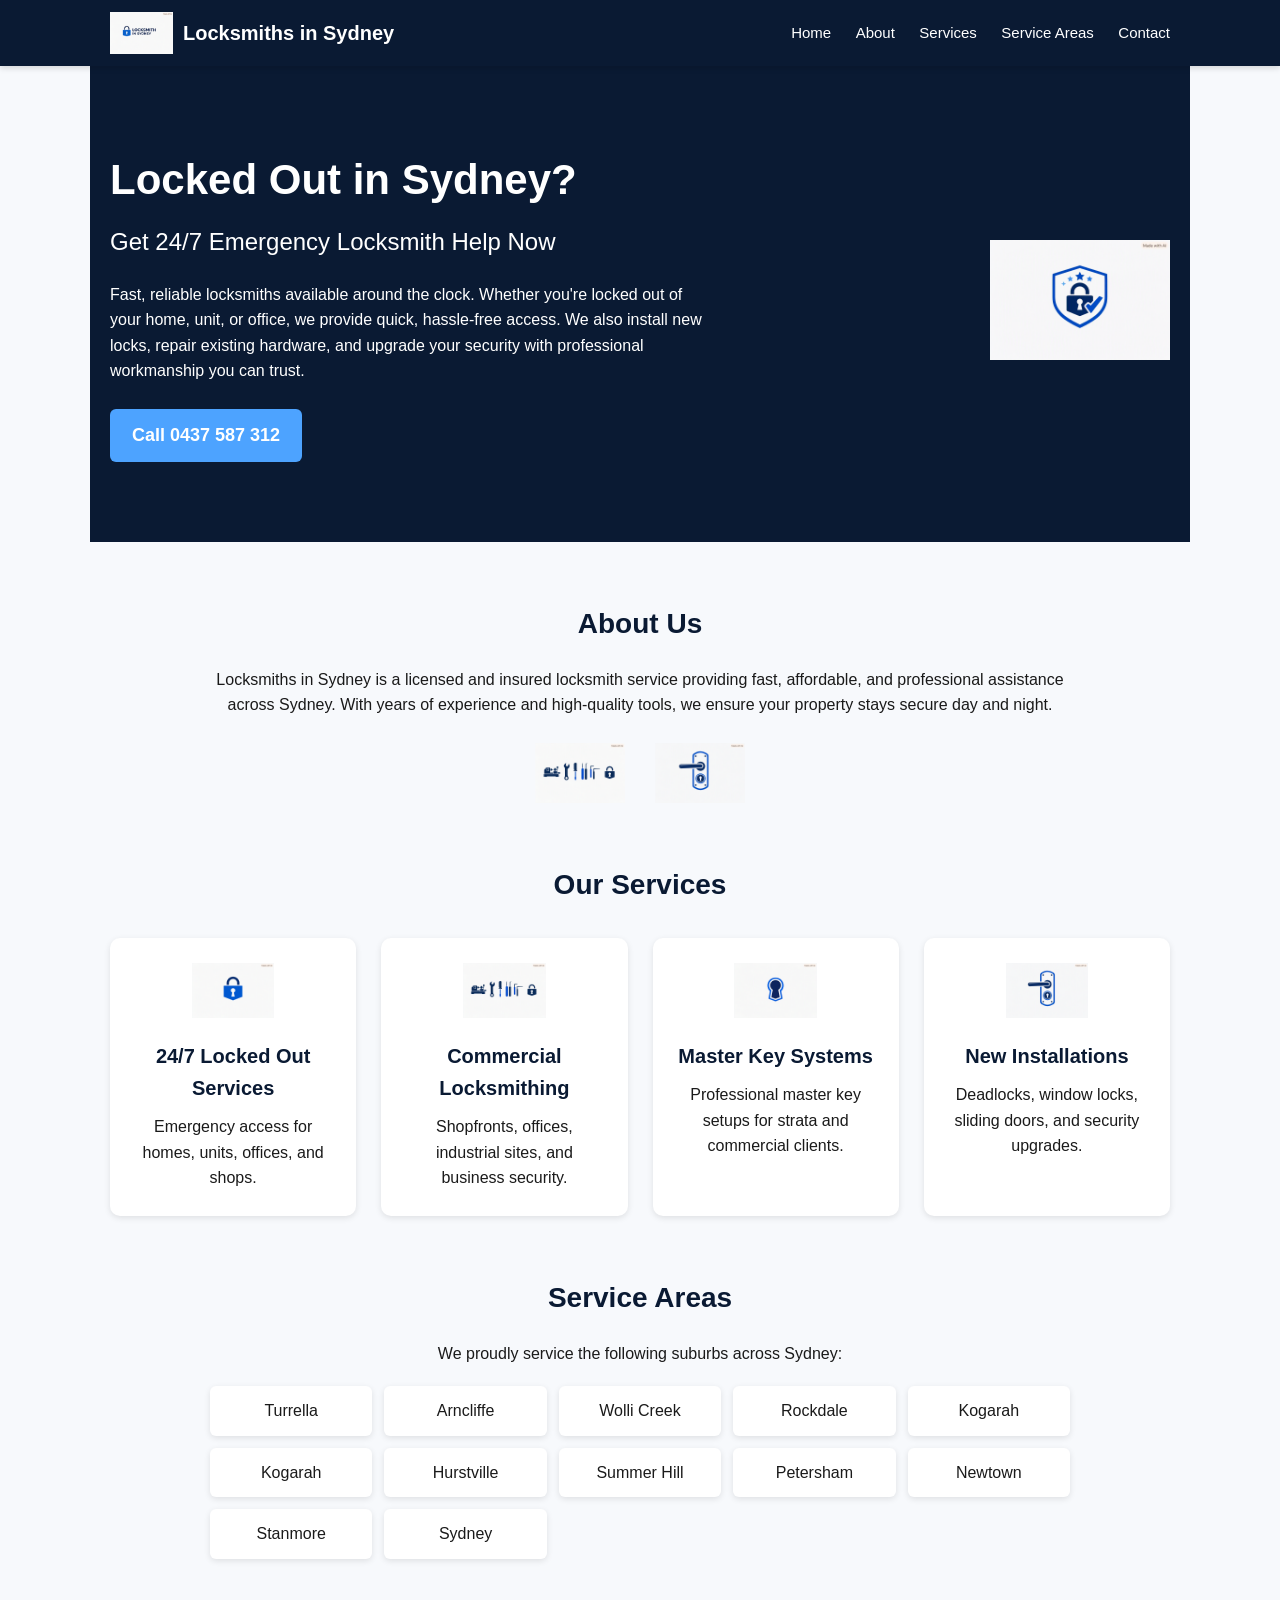
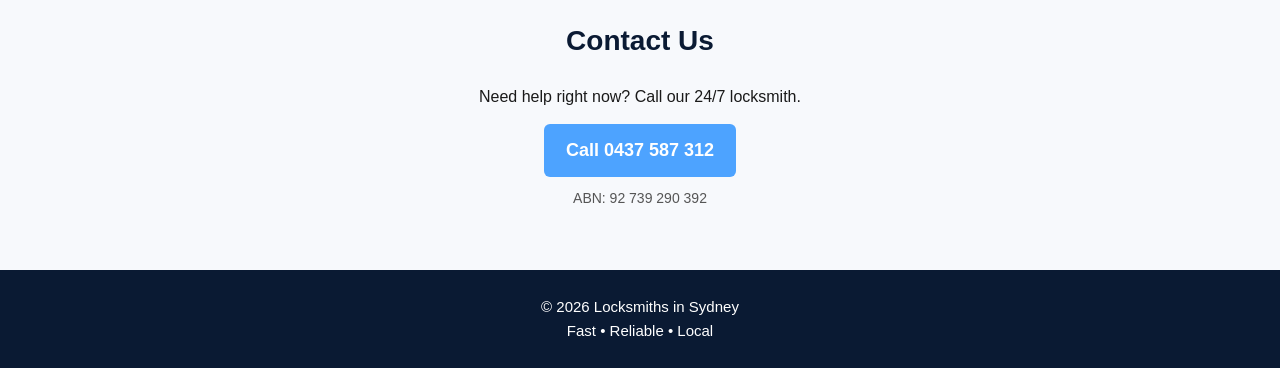
==== index.html @ b21e7acb "Fix stylesheet link path in index.html" ====
<!DOCTYPE html>
<html lang="en">
<head>
  <meta charset="UTF-8">
  <meta name="viewport" content="width=device-width, initial-scale=1.0">
  <title>Locksmiths in Sydney | 24/7 Emergency Locksmith</title>
  <link rel="stylesheet" href="assets/css/style.css">
</head>

<body>

<!-- HEADER (Sticky) -->
<header class="header">
  <div class="header-inner">
    <div class="logo">
      <img src="assets/icons/logo.png" alt="Locksmiths in Sydney Logo">
      <span>Locksmiths in Sydney</span>
    </div>

    <nav class="nav">
      <a href="#hero">Home</a>
      <a href="#about">About</a>
      <a href="#services">Services</a>
      <a href="#areas">Service Areas</a>
      <a href="#contact">Contact</a>
    </nav>
  </div>
</header>


<!-- HERO -->
<section id="hero" class="hero">
  <div class="hero-content">
    <h1>Locked Out in Sydney?</h1>
    <h2>Get 24/7 Emergency Locksmith Help Now</h2>

    <p>
      Fast, reliable locksmiths available around the clock. Whether you're locked out of your home, unit, or office, we provide quick, hassle‑free access. We also install new locks, repair existing hardware, and upgrade your security with professional workmanship you can trust.
    </p>

    <a href="tel:0437587312" class="cta-button">Call 0437 587 312</a>
  </div>

  <div class="hero-icon">
    <img src="assets/icons/security-badge.png" alt="Security Badge">
  </div>
</section>


<!-- ABOUT -->
<section id="about" class="about">
  <h3>About Us</h3>
  <p>
    Locksmiths in Sydney is a licensed and insured locksmith service providing fast, affordable, and professional assistance across Sydney. With years of experience and high‑quality tools, we ensure your property stays secure day and night.
  </p>

  <div class="about-icons">
    <img src="assets/icons/tool-silhouettes.png" alt="Tools">
    <img src="assets/icons/door-hardware.png" alt="Door Hardware">
  </div>
</section>


<!-- SERVICES -->
<section id="services" class="services">
  <h3>Our Services</h3>

  <div class="service-grid">

    <div class="service-card">
      <img src="assets/icons/lock-icon.png" alt="Lock Icon">
      <h4>24/7 Locked Out Services</h4>
      <p>Emergency access for homes, units, offices, and shops.</p>
    </div>

    <div class="service-card">
      <img src="assets/icons/tool-silhouettes.png" alt="Tools">
      <h4>Commercial Locksmithing</h4>
      <p>Shopfronts, offices, industrial sites, and business security.</p>
    </div>

    <div class="service-card">
      <img src="assets/icons/keyhole-icon.png" alt="Keyhole">
      <h4>Master Key Systems</h4>
      <p>Professional master key setups for strata and commercial clients.</p>
    </div>

    <div class="service-card">
      <img src="assets/icons/door-hardware.png" alt="Door Hardware">
      <h4>New Installations</h4>
      <p>Deadlocks, window locks, sliding doors, and security upgrades.</p>
    </div>

  </div>
</section>


<!-- SERVICE AREAS -->
<section id="areas" class="areas">
  <h3>Service Areas</h3>
  <p>We proudly service the following suburbs across Sydney:</p>

  <ul class="suburb-grid">
    <li>Turrella</li>
    <li>Arncliffe</li>
    <li>Wolli Creek</li>
    <li>Rockdale</li>
    <li>Kogarah</li>
    <li>Kogarah</li>
    <li>Hurstville</li>
    <li>Summer Hill</li>
    <li>Petersham</li>
    <li>Newtown</li>
    <li>Stanmore</li>
    <li>Sydney</li>
  </ul>
</section>


<!-- CONTACT -->
<section id="contact" class="contact">
  <h3>Contact Us</h3>
  <p>Need help right now? Call our 24/7 locksmith.</p>

  <a href="tel:0437587312" class="cta-button">Call 0437 587 312</a>

  <p class="abn">ABN: 92 739 290 392</p>
</section>


<!-- FOOTER -->
<footer class="footer">
  <p>© 2026 Locksmiths in Sydney</p>
  <p>Fast • Reliable • Local</p>
</footer>

</body>
</html>
---- assets/css/style.css ----
/* ------------------------------
   GLOBAL RESET & BASE STYLES
--------------------------------*/
* {
  margin: 0;
  padding: 0;
  box-sizing: border-box;
}

body {
  font-family: Arial, sans-serif;
  background: #f7f9fc;
  color: #1a1a1a;
  line-height: 1.6;
}

/* ------------------------------
   HEADER (Sticky)
--------------------------------*/
.header {
  position: sticky;
  top: 0;
  background: #0a1a33;
  padding: 12px 0;
  z-index: 999;
  box-shadow: 0 2px 6px rgba(0,0,0,0.15);
}

.header-inner {
  max-width: 1100px;
  margin: auto;
  display: flex;
  align-items: center;
  justify-content: space-between;
  padding: 0 20px;
}

.logo {
  display: flex;
  align-items: center;
  gap: 10px;
}

.logo img {
  height: 42px;
}

.logo span {
  color: #fff;
  font-size: 20px;
  font-weight: bold;
}

.nav a {
  color: #fff;
  margin-left: 20px;
  text-decoration: none;
  font-size: 15px;
  transition: 0.2s;
}

.nav a:hover {
  color: #4da3ff;
}

/* ------------------------------
   HERO SECTION
--------------------------------*/
.hero {
  background: #0a1a33;
  color: #fff;
  padding: 80px 20px;
  display: flex;
  align-items: center;
  justify-content: space-between;
  max-width: 1100px;
  margin: auto;
  gap: 40px;
}

.hero-content {
  max-width: 600px;
}

.hero h1 {
  font-size: 42px;
  margin-bottom: 10px;
}

.hero h2 {
  font-size: 24px;
  margin-bottom: 20px;
  font-weight: normal;
}

.hero p {
  margin-bottom: 25px;
  font-size: 16px;
}

.cta-button {
  display: inline-block;
  background: #4da3ff;
  color: #fff;
  padding: 12px 22px;
  border-radius: 6px;
  text-decoration: none;
  font-size: 18px;
  font-weight: bold;
  transition: 0.2s;
}

.cta-button:hover {
  background: #1e7cd8;
}

.hero-icon img {
  height: 120px;
}

/* ------------------------------
   SECTION HEADERS
--------------------------------*/
section h3 {
  font-size: 28px;
  margin-bottom: 20px;
  text-align: center;
  color: #0a1a33;
}

/* ------------------------------
   ABOUT SECTION
--------------------------------*/
.about {
  max-width: 900px;
  margin: 60px auto;
  padding: 0 20px;
  text-align: center;
}

.about p {
  margin-bottom: 25px;
}

.about-icons {
  display: flex;
  justify-content: center;
  gap: 30px;
}

.about-icons img {
  height: 60px;
}

/* ------------------------------
   SERVICES SECTION
--------------------------------*/
.services {
  max-width: 1100px;
  margin: 60px auto;
  padding: 0 20px;
}

.service-grid {
  display: grid;
  grid-template-columns: repeat(auto-fit, minmax(240px, 1fr));
  gap: 25px;
  margin-top: 30px;
}

.service-card {
  background: #fff;
  padding: 25px;
  border-radius: 10px;
  text-align: center;
  box-shadow: 0 2px 6px rgba(0,0,0,0.1);
  transition: 0.2s;
}

.service-card:hover {
  transform: translateY(-4px);
}

.service-card img {
  height: 55px;
  margin-bottom: 15px;
}

.service-card h4 {
  font-size: 20px;
  margin-bottom: 10px;
  color: #0a1a33;
}

/* ------------------------------
   SERVICE AREAS
--------------------------------*/
.areas {
  max-width: 900px;
  margin: 60px auto;
  padding: 0 20px;
  text-align: center;
}

.suburb-grid {
  list-style: none;
  margin-top: 20px;
  display: grid;
  grid-template-columns: repeat(auto-fit, minmax(140px, 1fr));
  gap: 12px;
}

.suburb-grid li {
  background: #fff;
  padding: 12px;
  border-radius: 6px;
  box-shadow: 0 2px 6px rgba(0,0,0,0.1);
}

/* ------------------------------
   CONTACT SECTION
--------------------------------*/
.contact {
  max-width: 900px;
  margin: 60px auto;
  padding: 0 20px;
  text-align: center;
}

.contact p {
  margin-bottom: 15px;
}

.abn {
  margin-top: 10px;
  font-size: 14px;
  color: #555;
}

/* ------------------------------
   FOOTER
--------------------------------*/
.footer {
  background: #0a1a33;
  color: #fff;
  text-align: center;
  padding: 25px 0;
  margin-top: 60px;
  font-size: 15px;
}

/* ------------------------------
   MOBILE RESPONSIVE
--------------------------------*/
@media (max-width: 768px) {

  .header-inner {
    flex-direction: column;
    gap: 10px;
  }

  .nav a {
    margin: 0 10px;
  }

  .hero {
    flex-direction: column;
    text-align: center;
  }

  .hero-icon img {
    margin-top: 20px;
  }
}
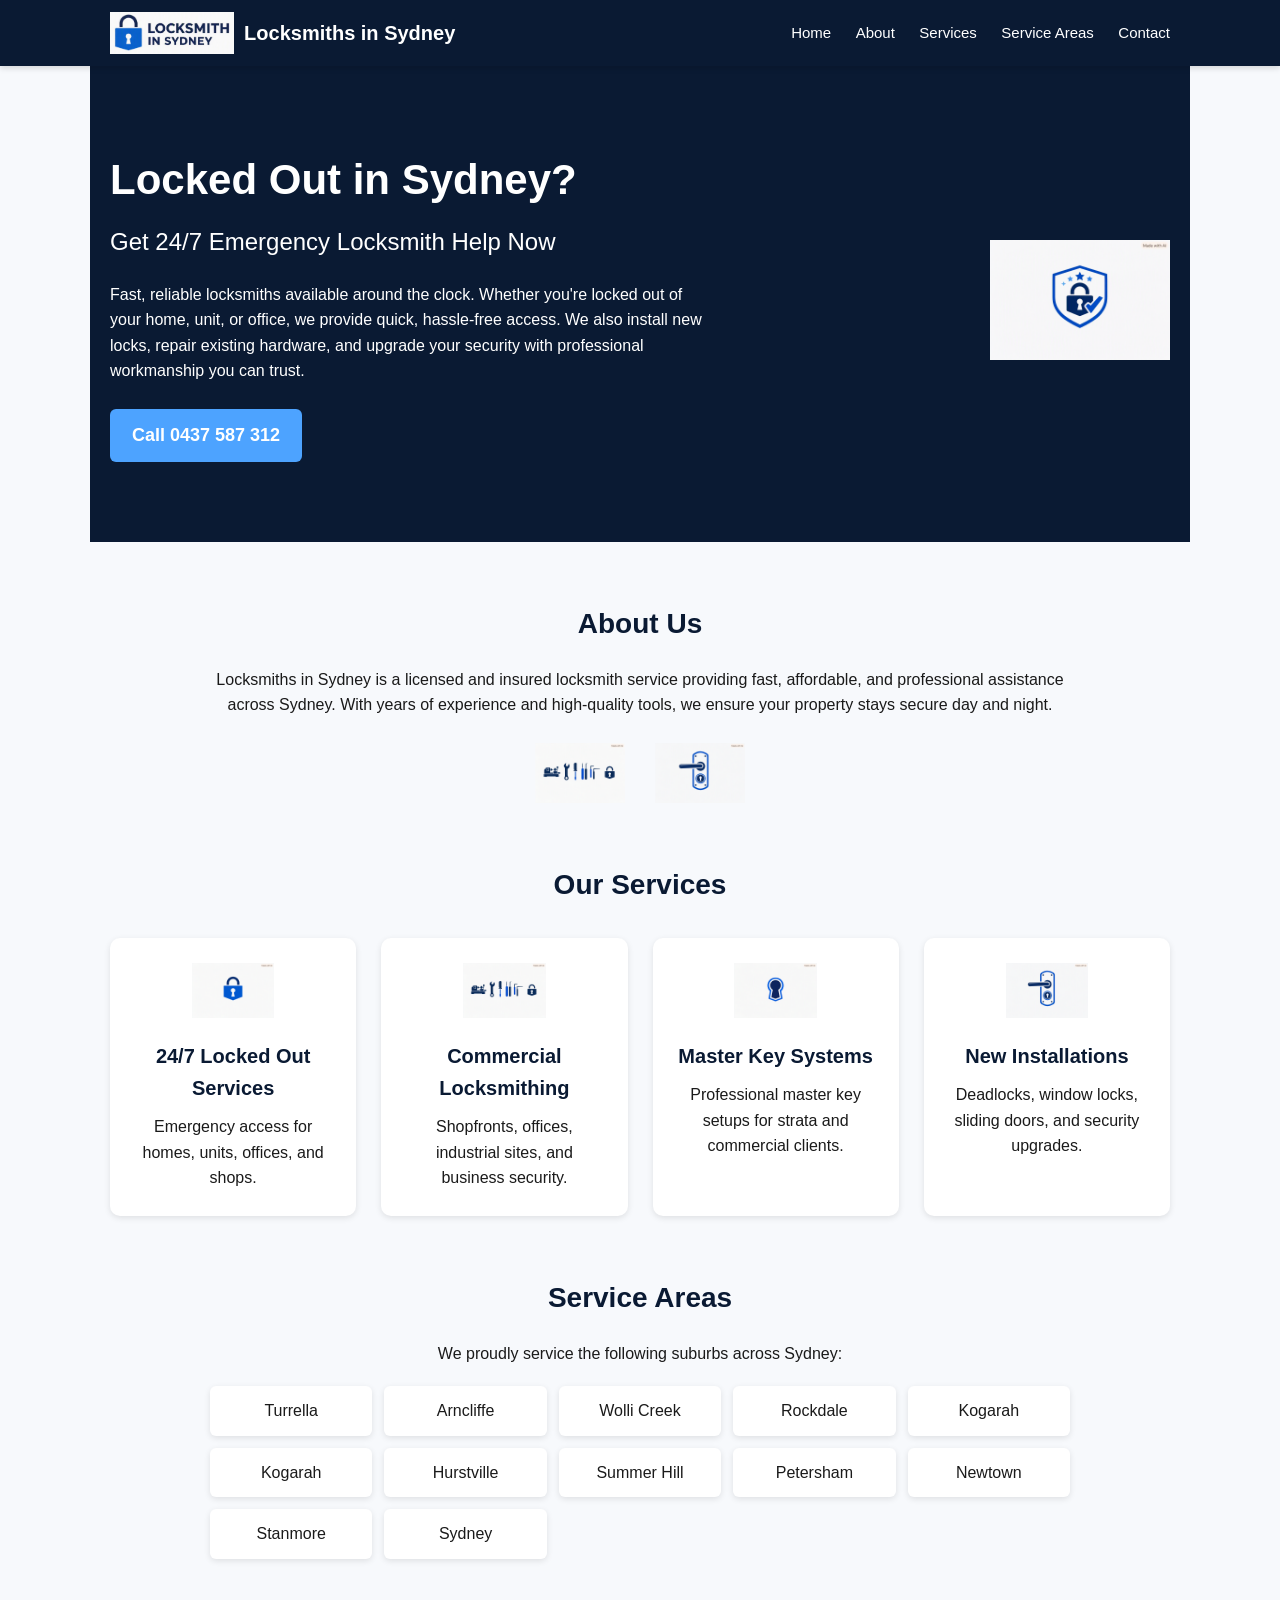
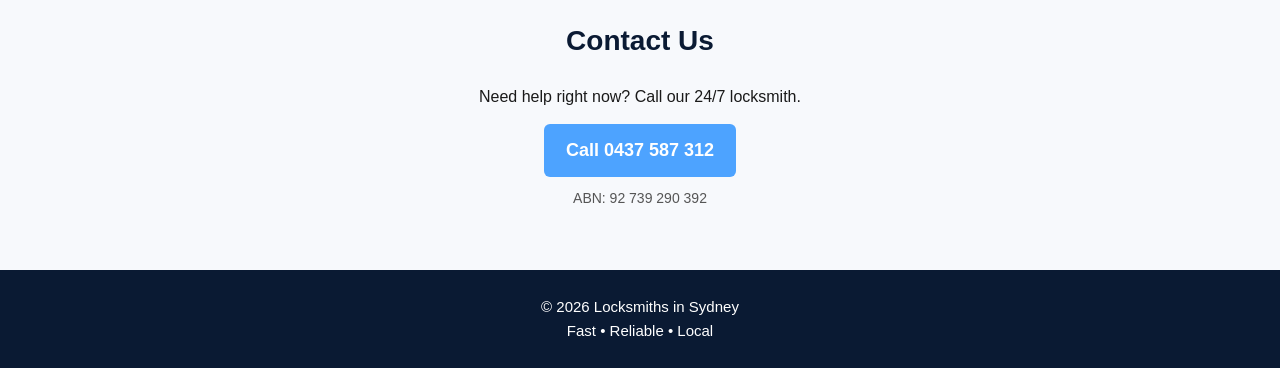
==== commit 2481ff08: "Change logo image format from PNG to JPG" ====
--- a/index.html
+++ b/index.html
@@ -13,7 +13,7 @@
 <header class="header">
   <div class="header-inner">
     <div class="logo">
-      <img src="assets/icons/logo.png" alt="Locksmiths in Sydney Logo">
+      <img src="assets/icons/logo.jpg" alt="Locksmiths in Sydney Logo">
       <span>Locksmiths in Sydney</span>
     </div>
 
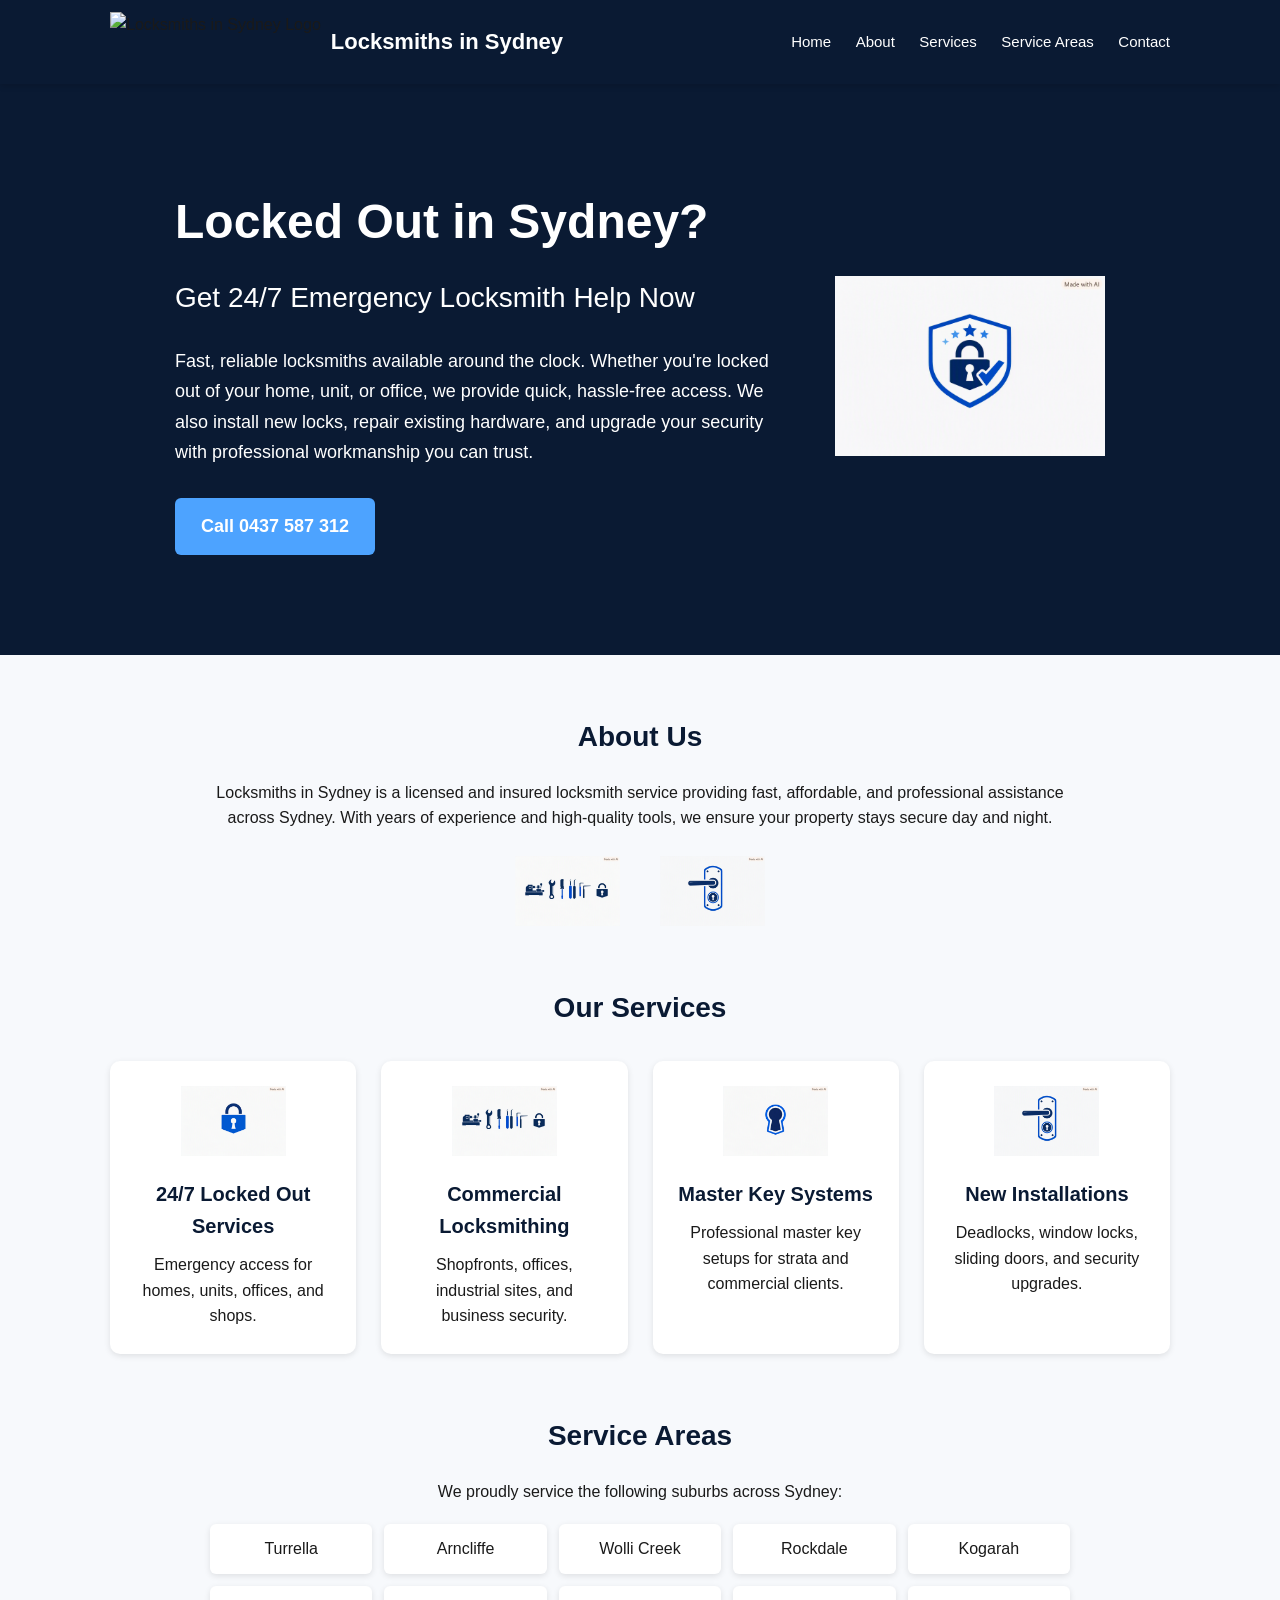
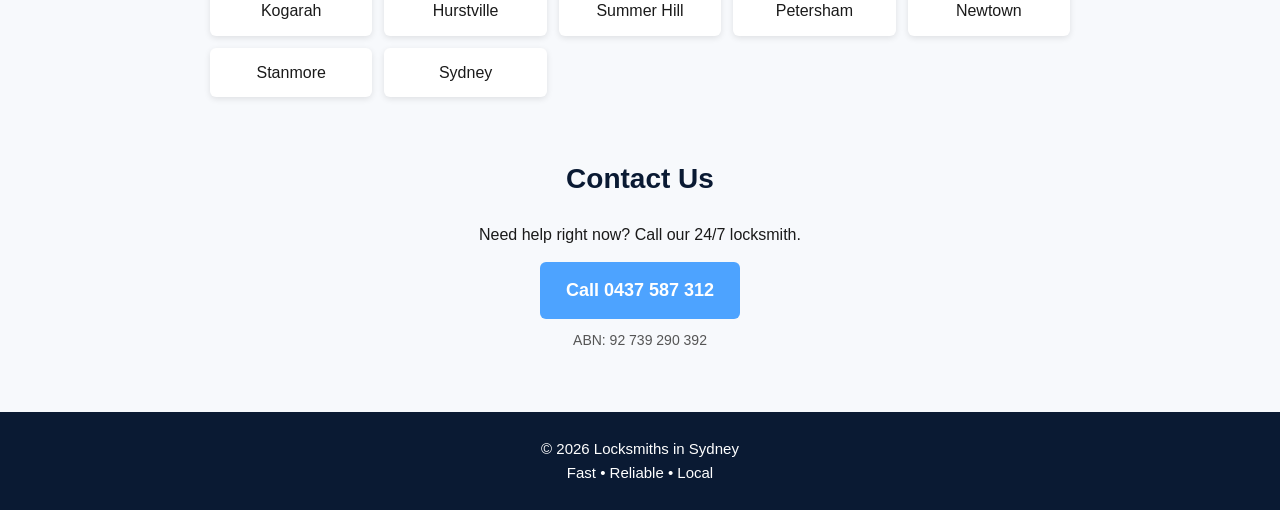
==== commit dc300ae3: "Update logo image source in index.html" ====
--- a/index.html
+++ b/index.html
@@ -13,7 +13,7 @@
 <header class="header">
   <div class="header-inner">
     <div class="logo">
-      <img src="assets/icons/logo.jpg" alt="Locksmiths in Sydney Logo">
+      <img src="assets/icons/logo2.jpg" alt="Locksmiths in Sydney Logo">
       <span>Locksmiths in Sydney</span>
     </div>
 
--- a/assets/css/style.css
+++ b/assets/css/style.css
@@ -20,7 +20,7 @@
 .header {
   position: sticky;
   top: 0;
-  background: #0a1a33;
+  background: #0a1a33; /* unified navy */
   padding: 12px 0;
   z-index: 999;
   box-shadow: 0 2px 6px rgba(0,0,0,0.15);
@@ -42,12 +42,12 @@
 }
 
 .logo img {
-  height: 42px;
+  height: 60px; /* larger logo */
 }
 
 .logo span {
   color: #fff;
-  font-size: 20px;
+  font-size: 22px;
   font-weight: bold;
 }
 
@@ -64,18 +64,18 @@
 }
 
 /* ------------------------------
-   HERO SECTION
+   HERO SECTION (Improved Centering)
 --------------------------------*/
 .hero {
   background: #0a1a33;
   color: #fff;
-  padding: 80px 20px;
+  padding: 100px 20px;
   display: flex;
   align-items: center;
-  justify-content: space-between;
-  max-width: 1100px;
-  margin: auto;
-  gap: 40px;
+  justify-content: center;
+  gap: 60px;
+  width: 100%;
+  text-align: left;
 }
 
 .hero-content {
@@ -83,26 +83,27 @@
 }
 
 .hero h1 {
-  font-size: 42px;
-  margin-bottom: 10px;
+  font-size: 48px;
+  margin-bottom: 15px;
 }
 
 .hero h2 {
-  font-size: 24px;
-  margin-bottom: 20px;
+  font-size: 28px;
+  margin-bottom: 25px;
   font-weight: normal;
 }
 
 .hero p {
-  margin-bottom: 25px;
-  font-size: 16px;
+  margin-bottom: 30px;
+  font-size: 18px;
+  line-height: 1.7;
 }
 
 .cta-button {
   display: inline-block;
   background: #4da3ff;
   color: #fff;
-  padding: 12px 22px;
+  padding: 14px 26px;
   border-radius: 6px;
   text-decoration: none;
   font-size: 18px;
@@ -115,7 +116,7 @@
 }
 
 .hero-icon img {
-  height: 120px;
+  height: 180px;
 }
 
 /* ------------------------------
@@ -145,11 +146,11 @@
 .about-icons {
   display: flex;
   justify-content: center;
-  gap: 30px;
+  gap: 40px;
 }
 
 .about-icons img {
-  height: 60px;
+  height: 70px;
 }
 
 /* ------------------------------
@@ -182,7 +183,7 @@
 }
 
 .service-card img {
-  height: 55px;
+  height: 70px;
   margin-bottom: 15px;
 }
 
@@ -250,10 +251,16 @@
 }
 
 /* ------------------------------
+   ANCHOR OFFSET FIX
+--------------------------------*/
+:target {
+  scroll-margin-top: 90px; /* offset for sticky header */
+}
+
+/* ------------------------------
    MOBILE RESPONSIVE
 --------------------------------*/
 @media (max-width: 768px) {
-
   .header-inner {
     flex-direction: column;
     gap: 10px;
@@ -266,9 +273,10 @@
   .hero {
     flex-direction: column;
     text-align: center;
+    padding: 80px 20px;
   }
 
   .hero-icon img {
-    margin-top: 20px;
-  }
-}
+    margin-top: 30px;
+  }
+}
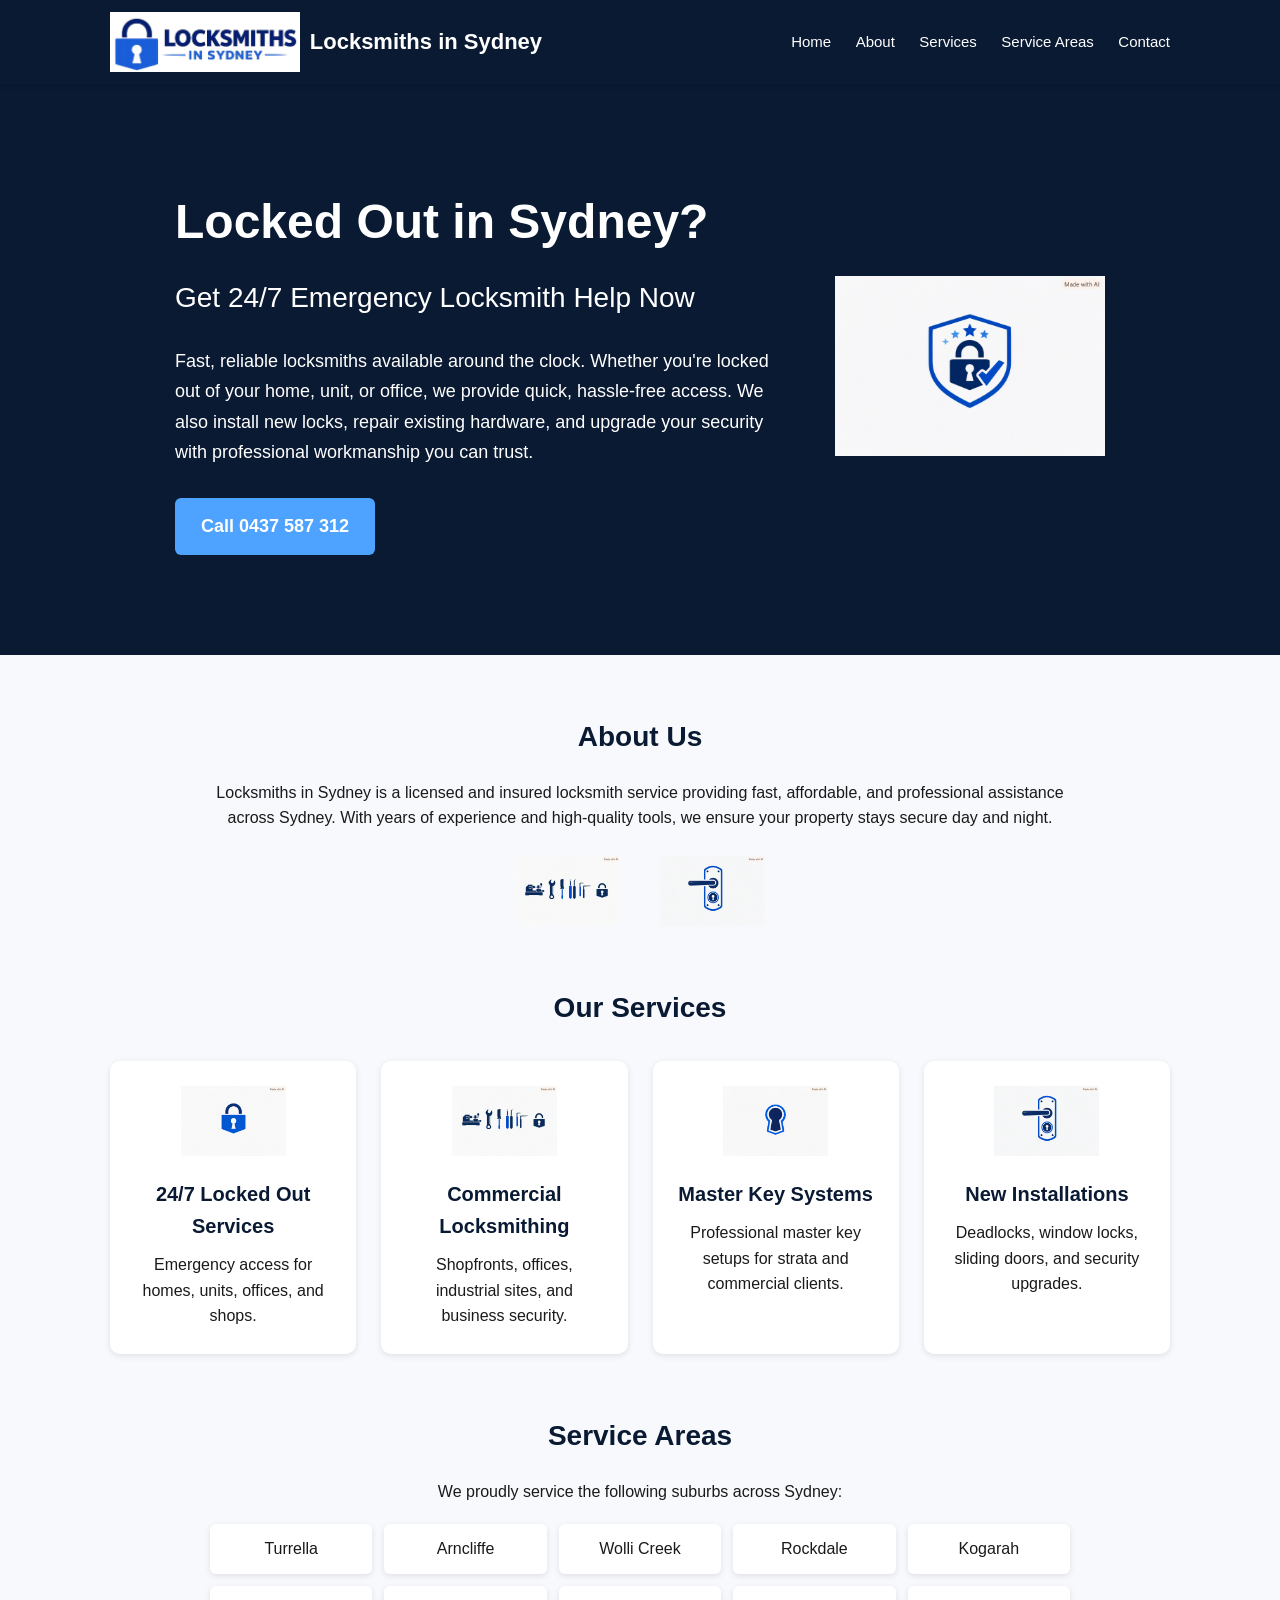
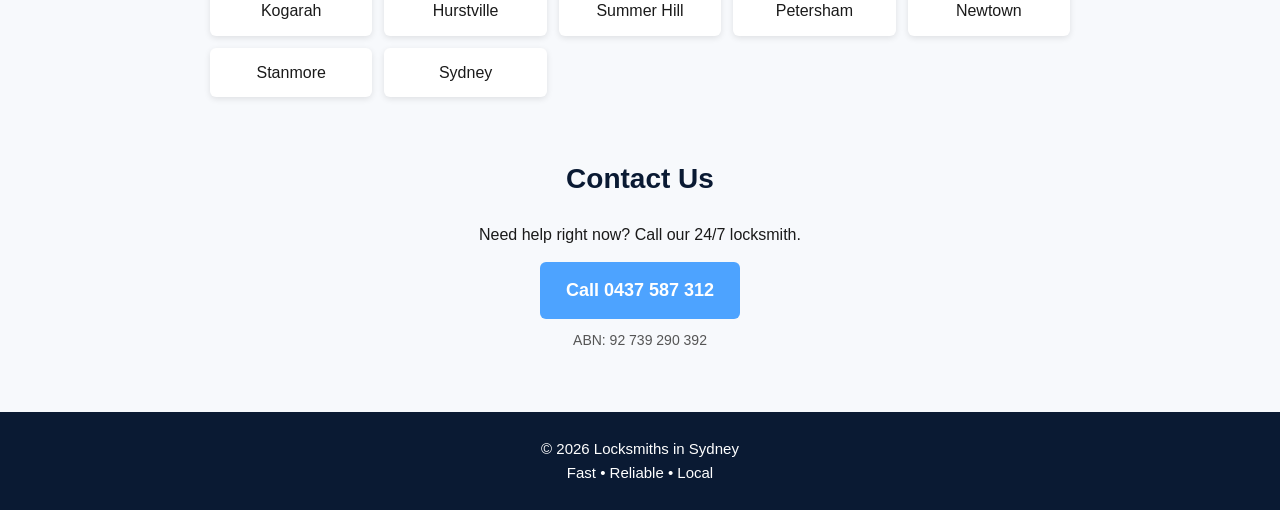
==== commit b789dffc: "Update Service Areas link to point to new page" ====
--- a/index.html
+++ b/index.html
@@ -21,7 +21,7 @@
       <a href="#hero">Home</a>
       <a href="#about">About</a>
       <a href="#services">Services</a>
-      <a href="#areas">Service Areas</a>
+      <a href="service-areas.html">Service Areas</a>
       <a href="#contact">Contact</a>
     </nav>
   </div>
--- a/assets/css/style.css
+++ b/assets/css/style.css
@@ -26,6 +26,24 @@
   box-shadow: 0 2px 6px rgba(0,0,0,0.15);
 }
 
+/* Mobile sticky correction */
+@media (max-width: 768px) {
+  .header {
+    position: sticky;
+    top: 0;
+    margin: 0;
+    padding-top: 0;
+    padding-bottom: 0;
+  }
+
+  /* iPhone safe-area fix */
+  @supports (padding-top: env(safe-area-inset-top)) {
+    .header {
+      padding-top: env(safe-area-inset-top);
+    }
+  }
+}
+
 .header-inner {
   max-width: 1100px;
   margin: auto;
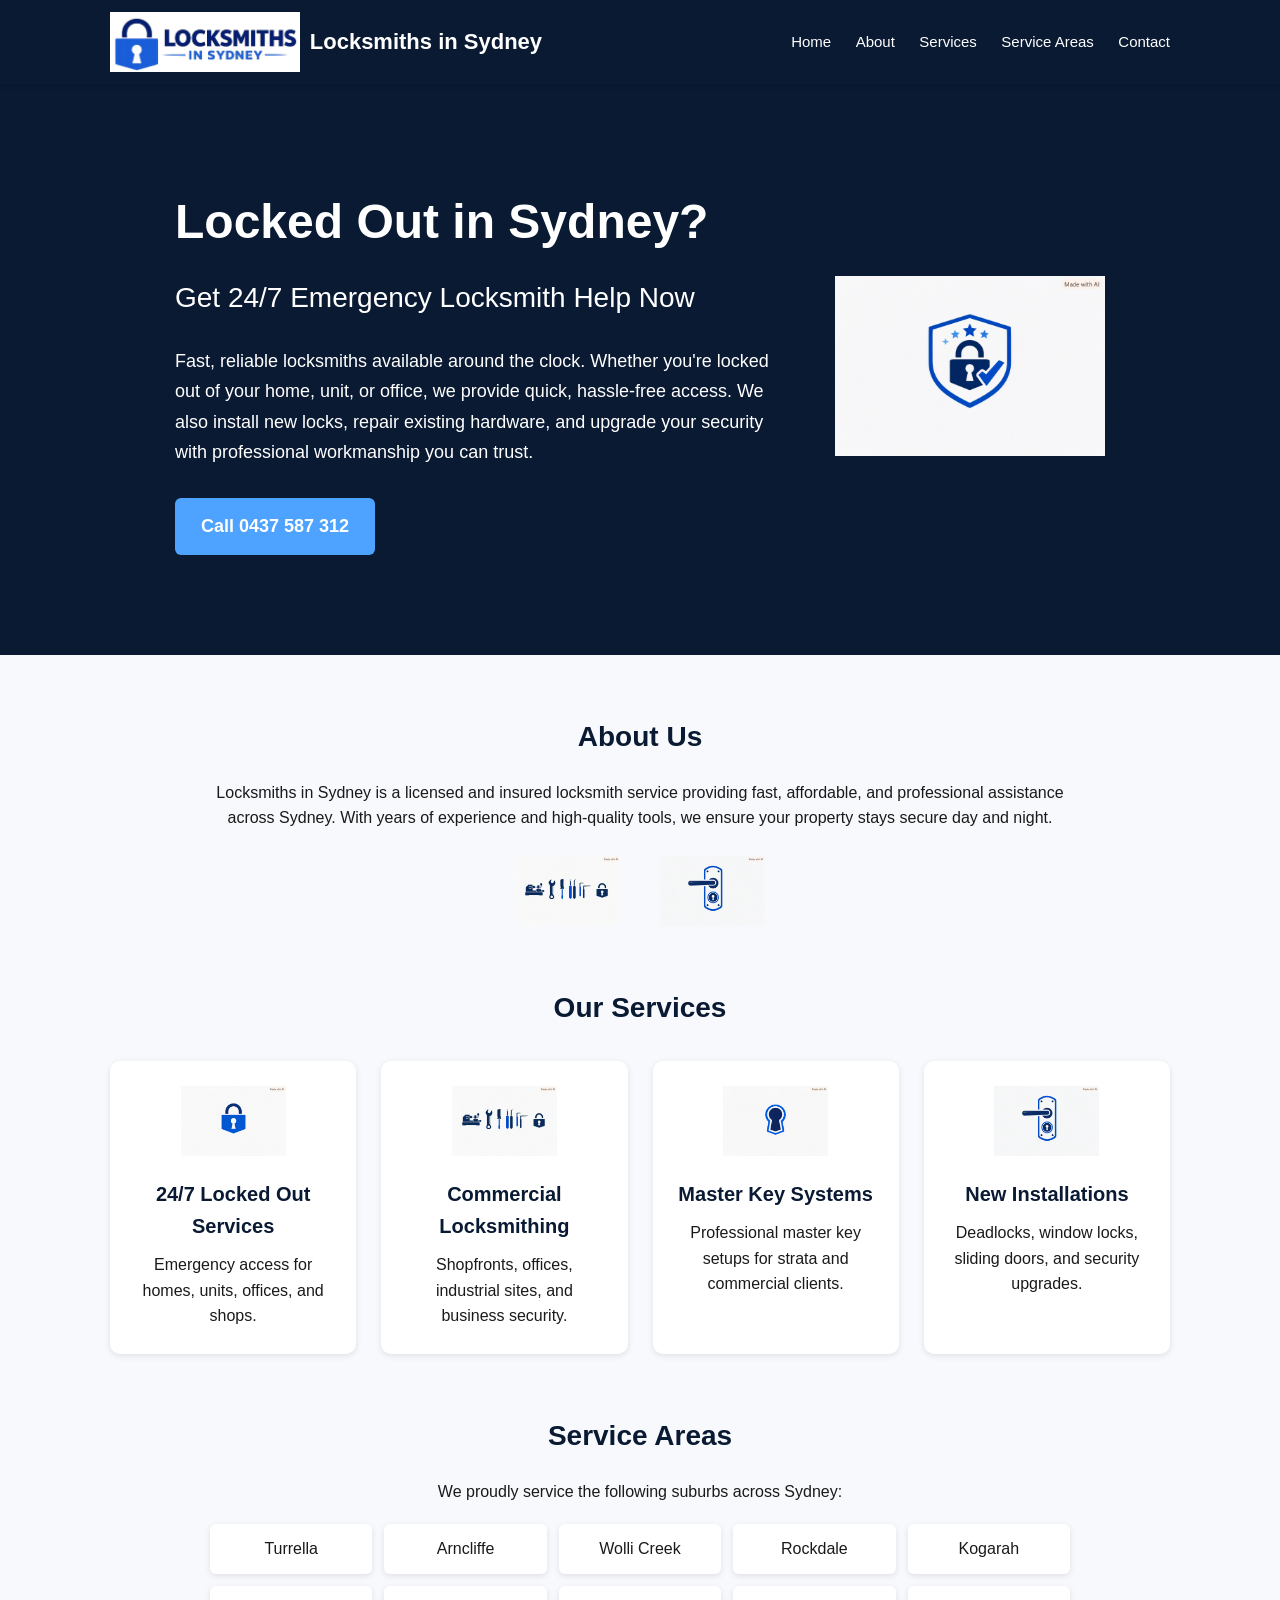
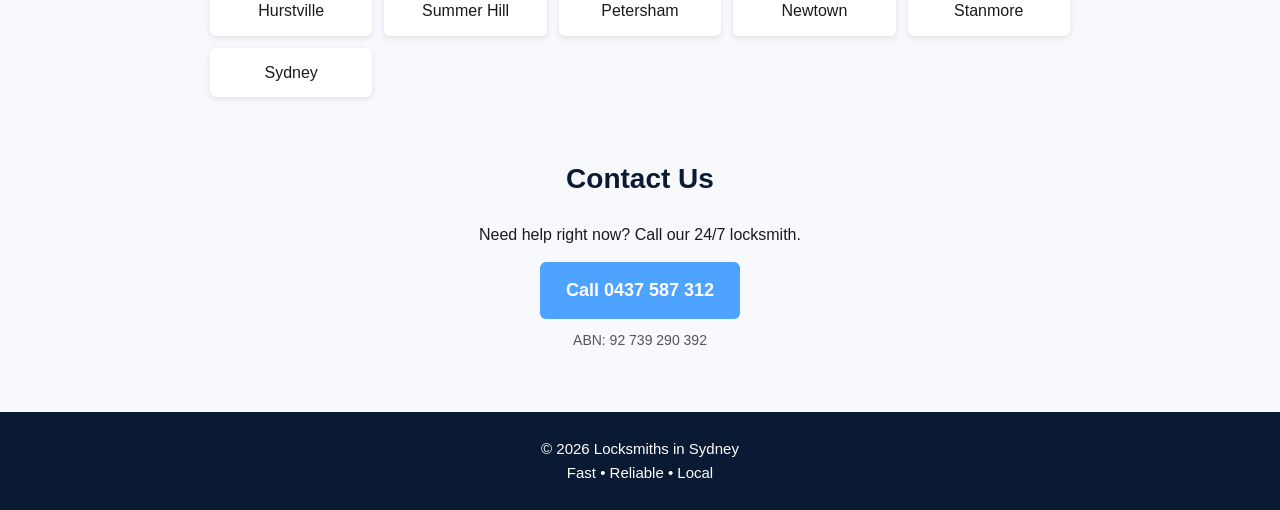
==== commit d73389f0: "Remove duplicate 'Kogarah' from index.html Removed duplicate entry for 'Kogarah' in the list." ====
--- a/index.html
+++ b/index.html
@@ -106,7 +106,6 @@
     <li>Wolli Creek</li>
     <li>Rockdale</li>
     <li>Kogarah</li>
-    <li>Kogarah</li>
     <li>Hurstville</li>
     <li>Summer Hill</li>
     <li>Petersham</li>
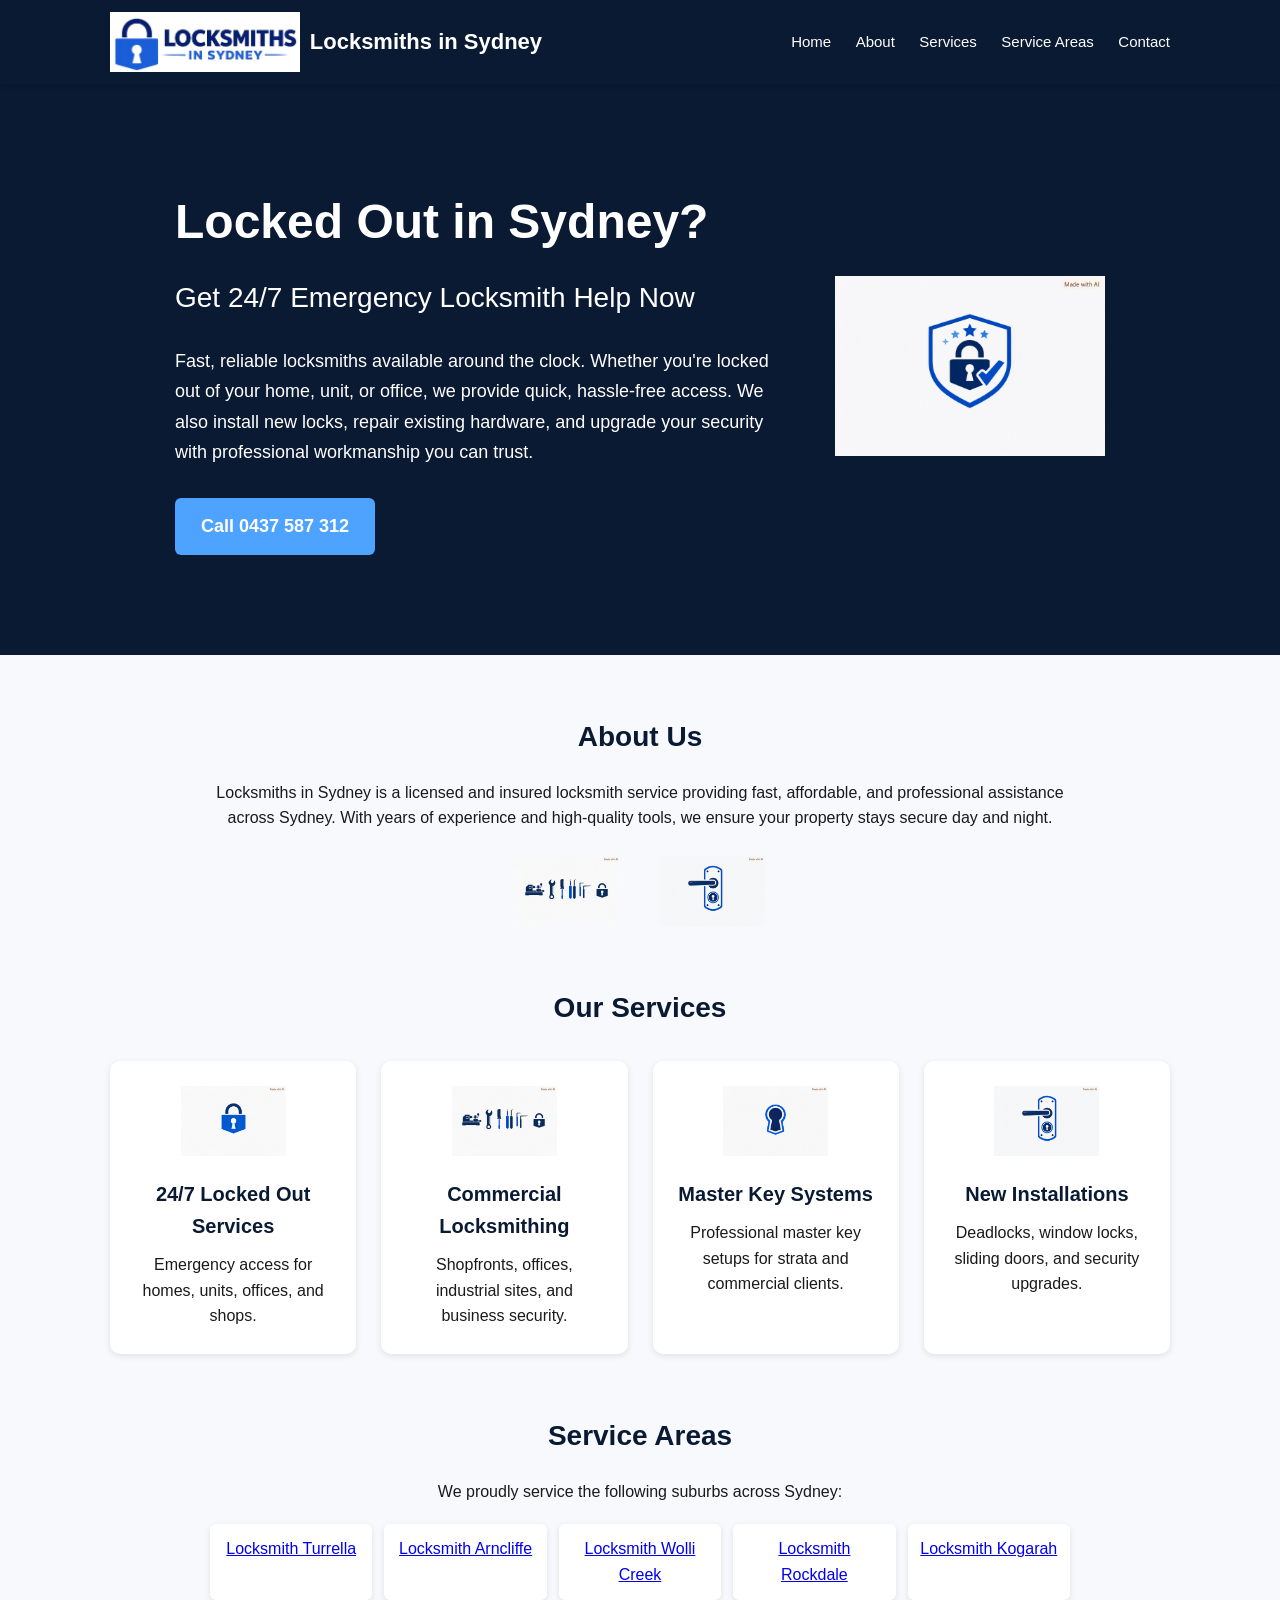
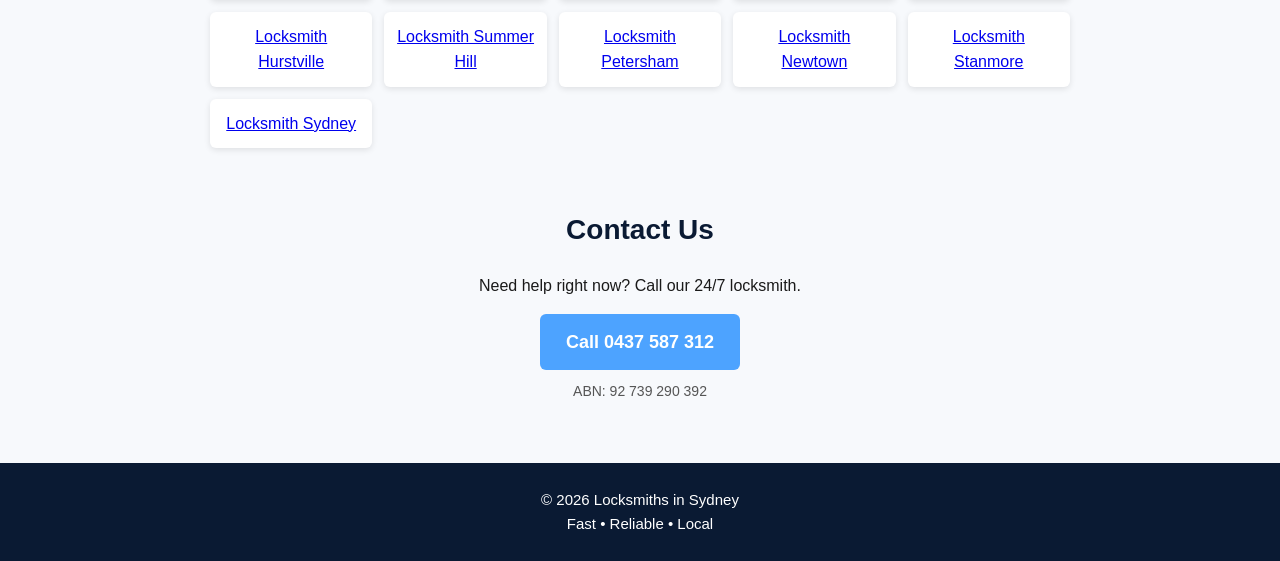
==== commit 675dbafe: "Update service areas with locksmith links" ====
--- a/index.html
+++ b/index.html
@@ -101,17 +101,17 @@
   <p>We proudly service the following suburbs across Sydney:</p>
 
   <ul class="suburb-grid">
-    <li>Turrella</li>
-    <li>Arncliffe</li>
-    <li>Wolli Creek</li>
-    <li>Rockdale</li>
-    <li>Kogarah</li>
-    <li>Hurstville</li>
-    <li>Summer Hill</li>
-    <li>Petersham</li>
-    <li>Newtown</li>
-    <li>Stanmore</li>
-    <li>Sydney</li>
+    <li><a href="service-areas/locksmith-turrella.html">Locksmith Turrella</a></li>
+    <li><a href="service-areas/locksmith-arncliffe.html">Locksmith Arncliffe</a></li>
+    <li><a href="service-areas/locksmith-wolli-creek.html">Locksmith Wolli Creek</a></li>
+    <li><a href="service-areas/locksmith-rockdale.html">Locksmith Rockdale</a></li>
+    <li><a href="service-areas/locksmith-kogarah.html">Locksmith Kogarah</a></li>
+    <li><a href="service-areas/locksmith-hurstville.html">Locksmith Hurstville</a></li>
+    <li><a href="service-areas/locksmith-summer-hill.html">Locksmith Summer Hill</a></li>
+    <li><a href="service-areas/locksmith-petersham.html">Locksmith Petersham</a></li>
+    <li><a href="service-areas/locksmith-newtown.html">Locksmith Newtown</a></li>
+    <li><a href="service-areas/locksmith-stanmore.html">Locksmith Stanmore</a></li>
+    <li><a href="service-areas/locksmith-sydney.html">Locksmith Sydney</a></li>
   </ul>
 </section>
 
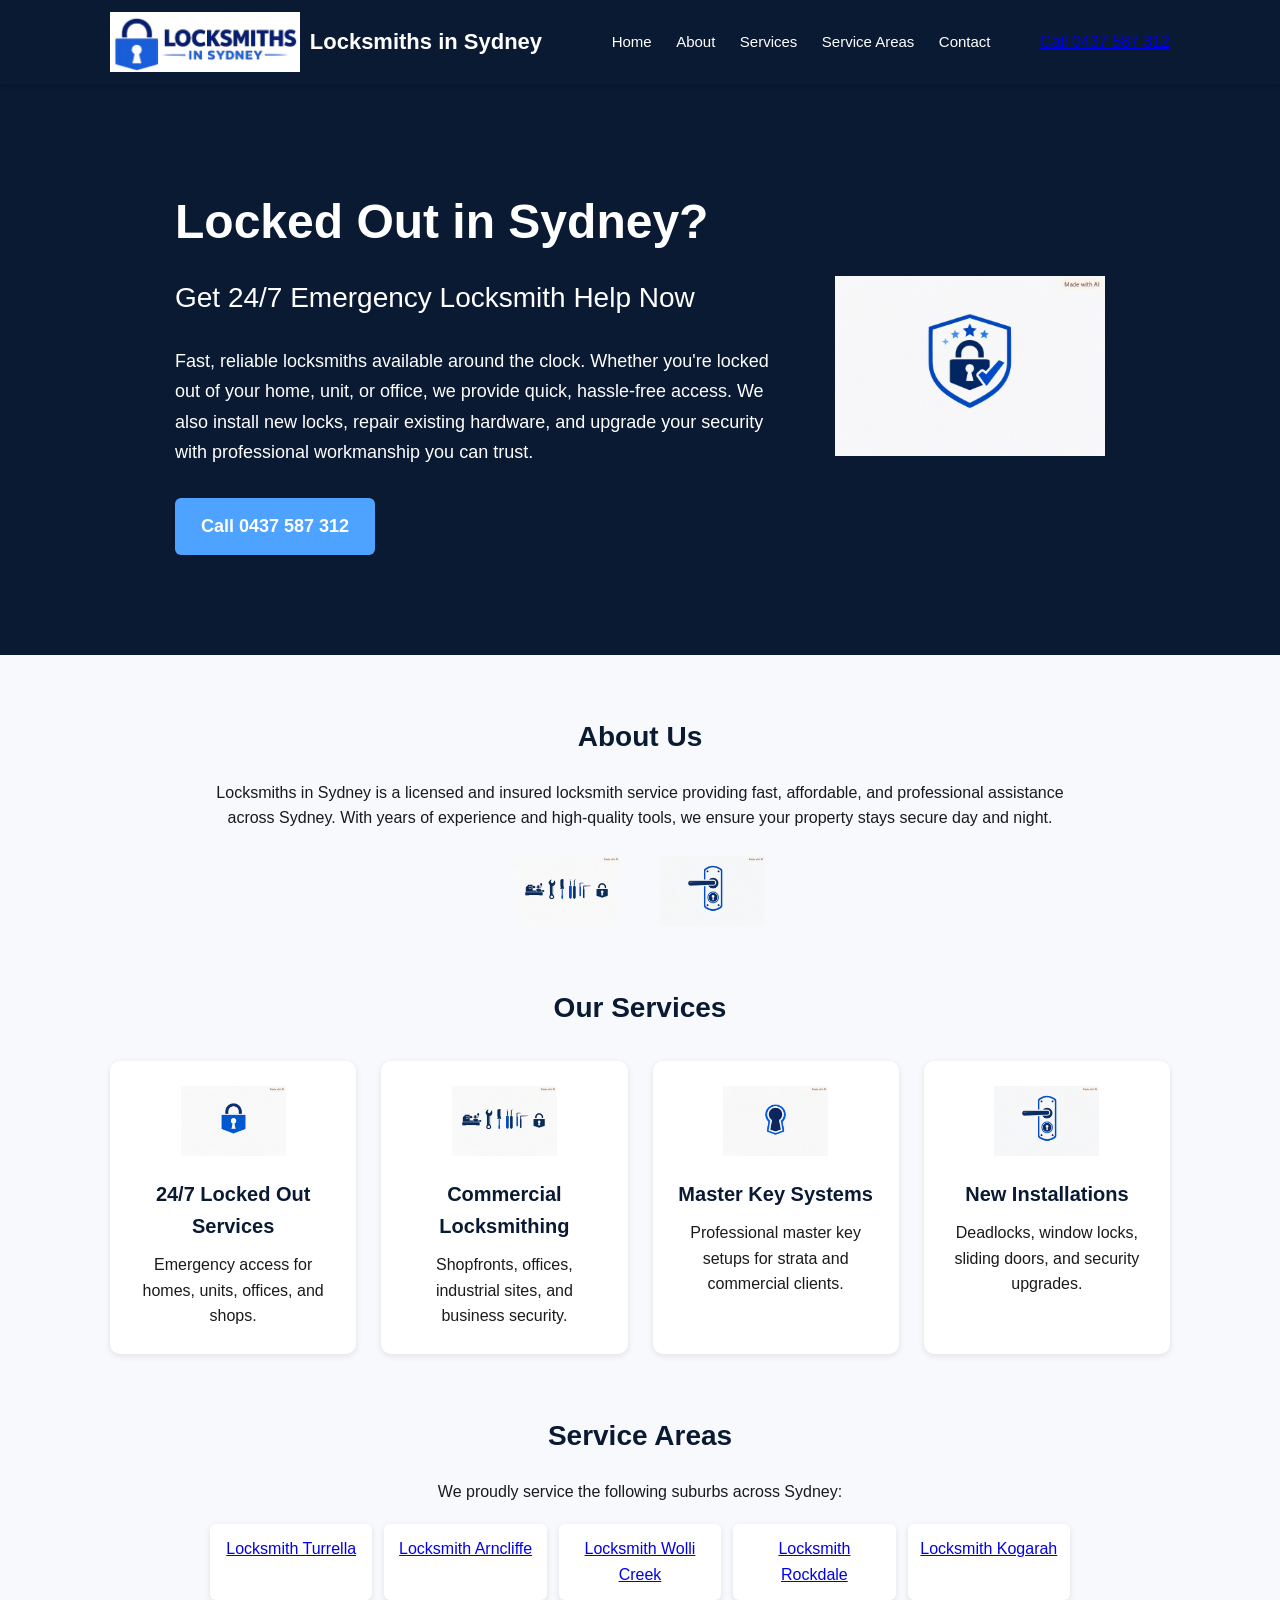
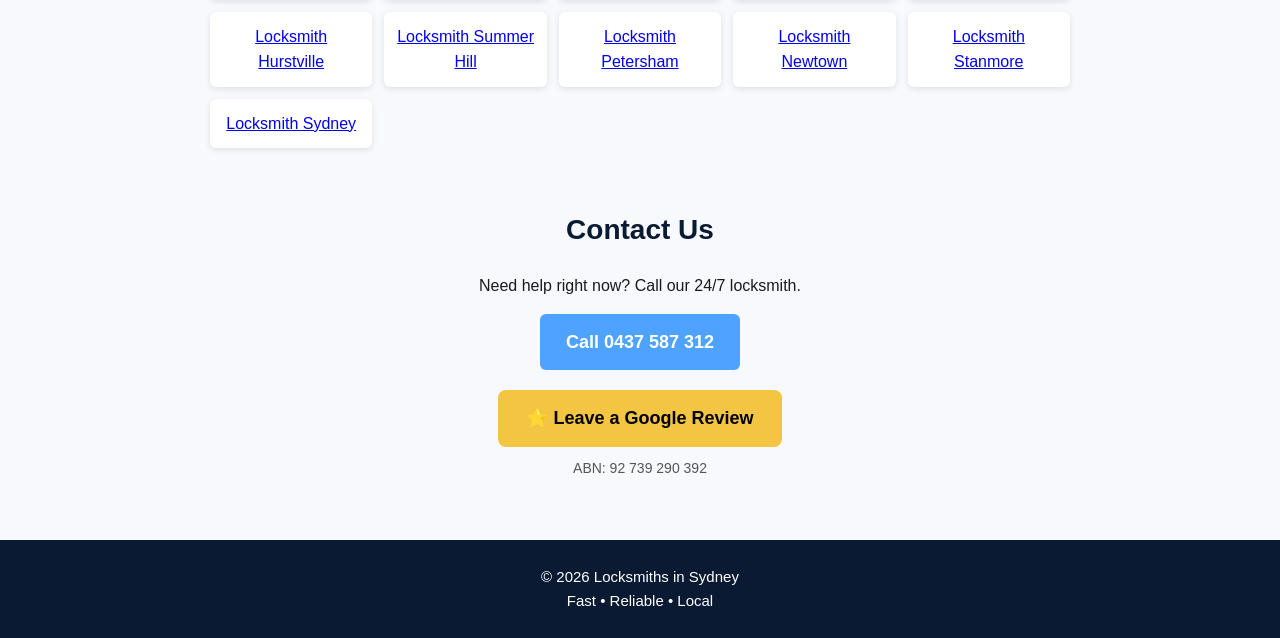
==== commit b279412e: "Add Google Review button to index.html Added a Google Review button for user feedback." ====
--- a/index.html
+++ b/index.html
@@ -24,6 +24,9 @@
       <a href="service-areas.html">Service Areas</a>
       <a href="#contact">Contact</a>
     </nav>
+
+    <!-- ⭐ CALL NOW BUTTON (Top Right) -->
+    <a href="tel:0437587312" class="call-now-btn">Call 0437 587 312</a>
   </div>
 </header>
 
@@ -123,6 +126,14 @@
 
   <a href="tel:0437587312" class="cta-button">Call 0437 587 312</a>
 
+  <!-- ⭐ GOOGLE REVIEW BUTTON -->
+  <div style="text-align:center; margin-top:20px;">
+    <a href="https://share.google/mSTXWWI6L8o9qeXG3"
+       style="background:#f4c542; color:#000; padding:14px 28px; border-radius:8px; display:inline-block; font-weight:700; font-size:18px; text-decoration:none;">
+      ⭐ Leave a Google Review
+    </a>
+  </div>
+
   <p class="abn">ABN: 92 739 290 392</p>
 </section>
 
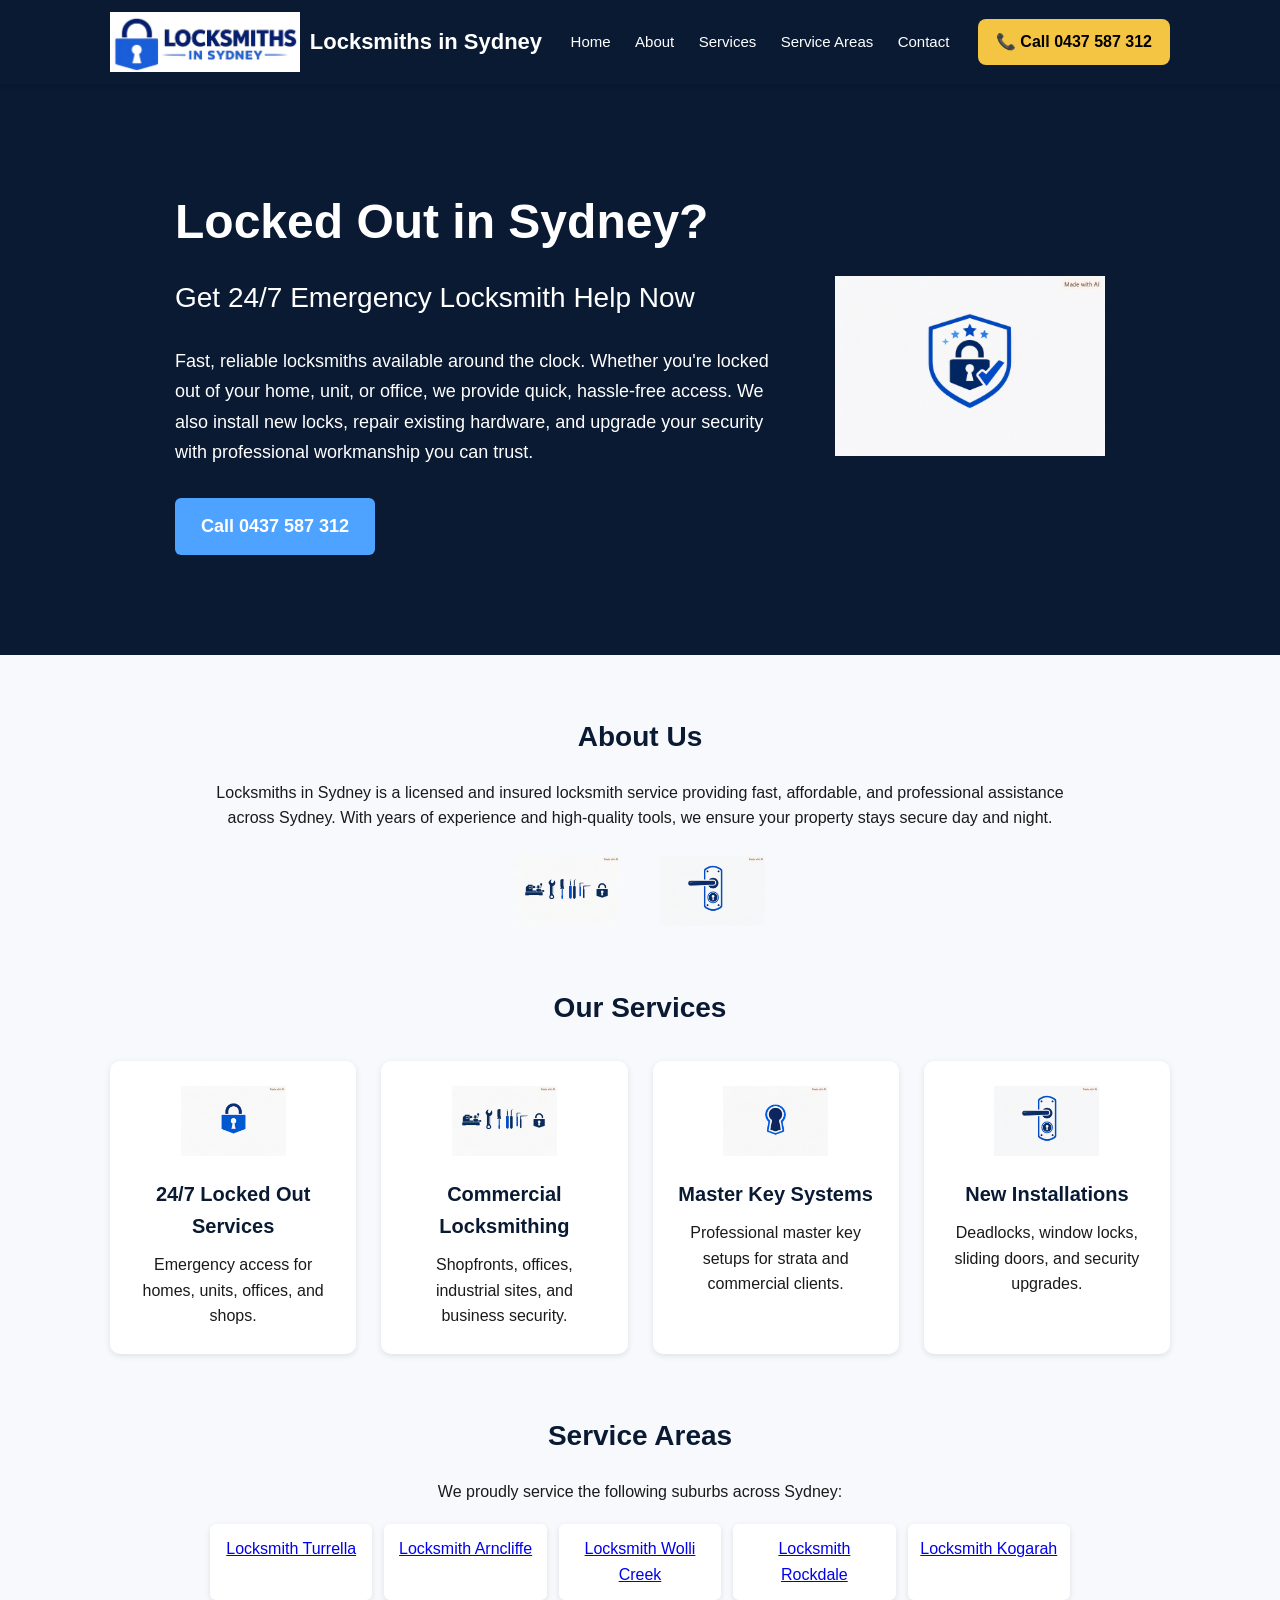
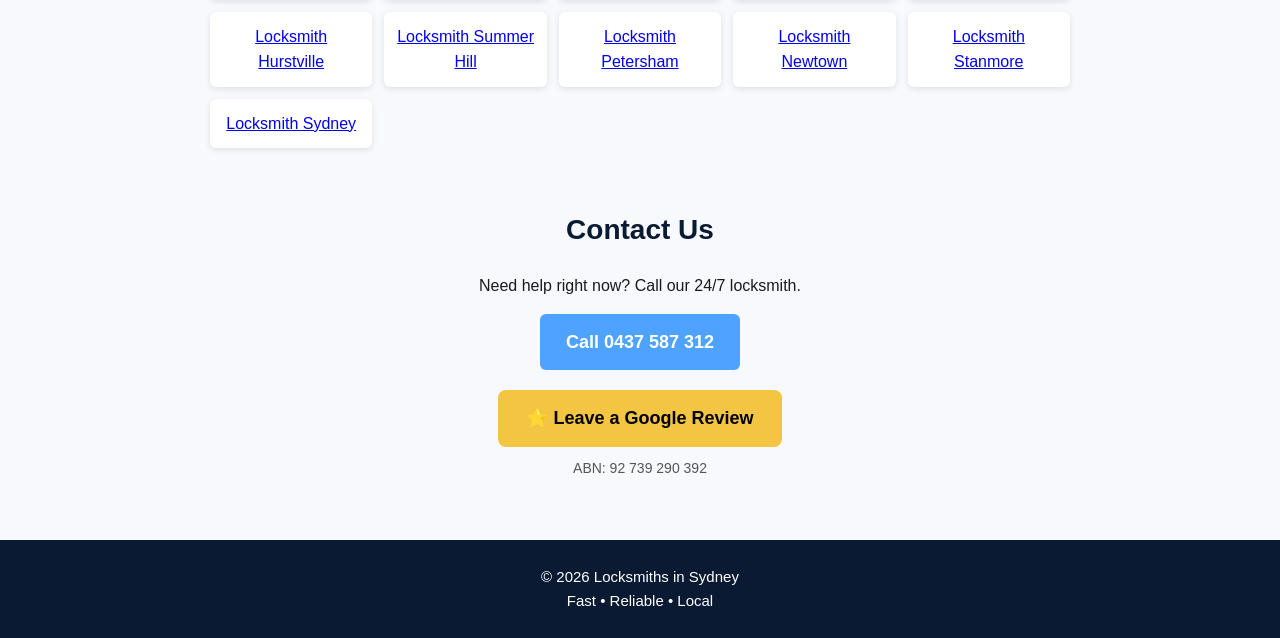
==== commit 2c67187f: "Update call button to include emoji" ====
--- a/index.html
+++ b/index.html
@@ -26,7 +26,10 @@
     </nav>
 
     <!-- ⭐ CALL NOW BUTTON (Top Right) -->
-    <a href="tel:0437587312" class="call-now-btn">Call 0437 587 312</a>
+   <a href="tel:0437587312" class="call-now-btn">
+  📞 Call 0437 587 312
+</a>
+
   </div>
 </header>
 
--- a/assets/css/style.css
+++ b/assets/css/style.css
@@ -81,6 +81,38 @@
   color: #4da3ff;
 }
 
+/* ⭐ NEW — CALL NOW BUTTON */
+.call-now-btn {
+  background: #f4c542;
+  color: #000;
+  padding: 10px 18px;
+  border-radius: 8px;
+  font-weight: 700;
+  text-decoration: none;
+  font-size: 16px;
+  margin-left: 20px;
+  white-space: nowrap;
+  transition: 0.2s;
+}
+
+.call-now-btn:hover {
+  background: #e0b63a;
+}
+
+/* Mobile header layout */
+@media (max-width: 768px) {
+  .header-inner {
+    flex-direction: column;
+    gap: 10px;
+  }
+
+  .call-now-btn {
+    padding: 10px 16px;
+    font-size: 15px;
+    margin-left: 0;
+  }
+}
+
 /* ------------------------------
    HERO SECTION (Improved Centering)
 --------------------------------*/
@@ -279,11 +311,6 @@
    MOBILE RESPONSIVE
 --------------------------------*/
 @media (max-width: 768px) {
-  .header-inner {
-    flex-direction: column;
-    gap: 10px;
-  }
-
   .nav a {
     margin: 0 10px;
   }
